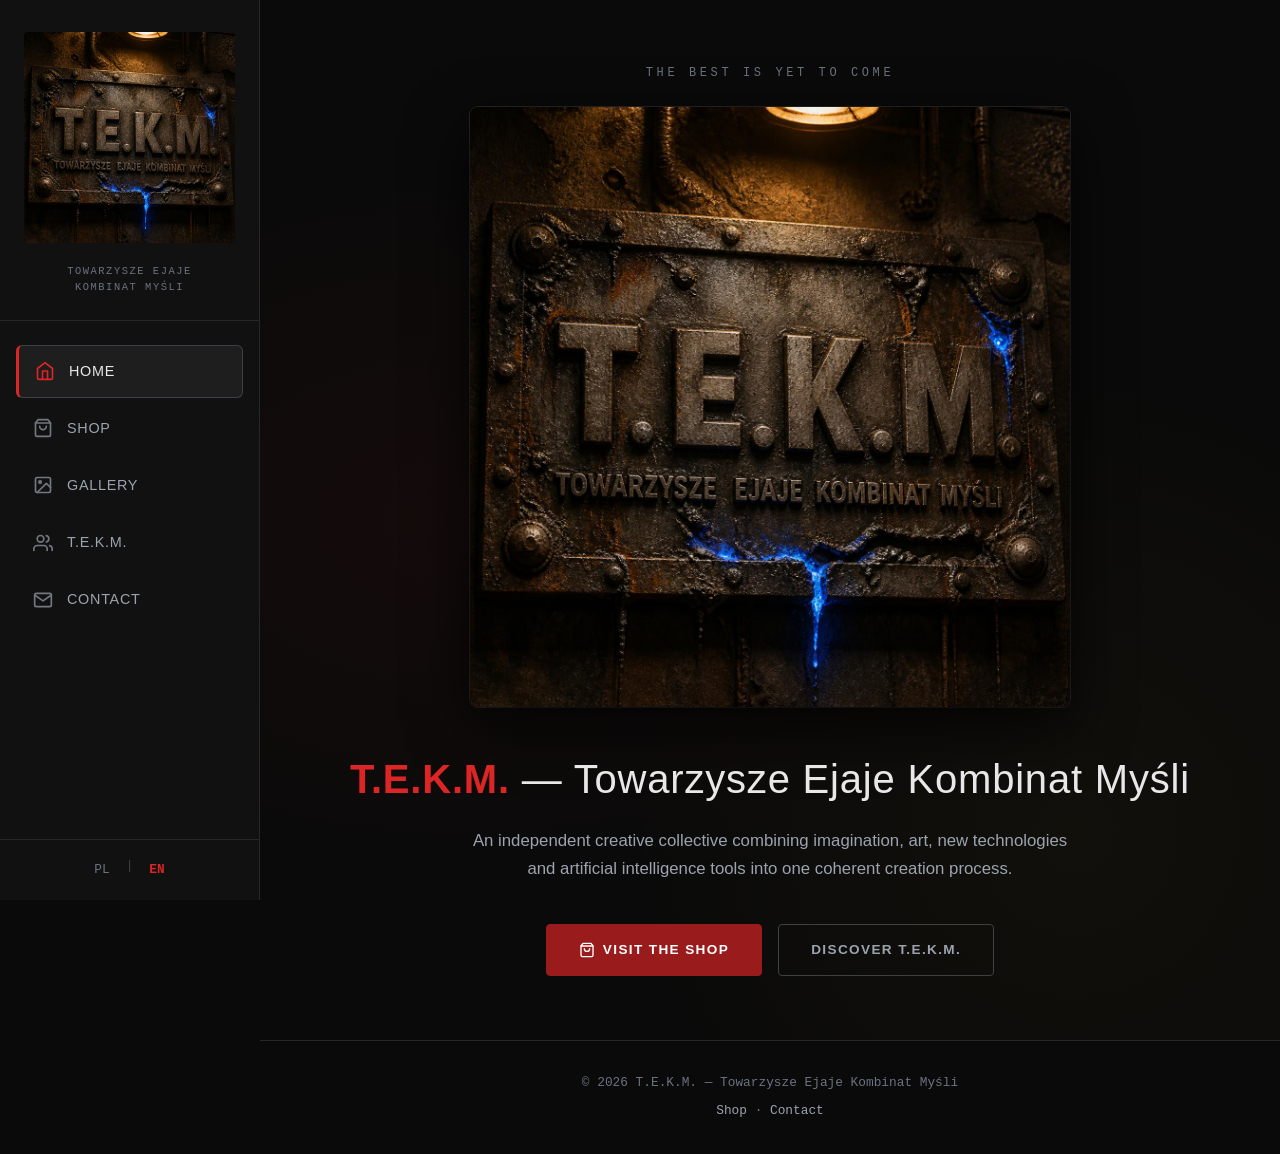
==== strona/en/index.html @ 51892d58 "Initial TEKM website" ====
<!DOCTYPE html>
<html lang="en">
<head>
  <meta charset="UTF-8">
  <meta name="viewport" content="width=device-width, initial-scale=1.0">
  <meta http-equiv="X-UA-Compatible" content="ie=edge">

  <!-- SEO -->
  <title>T.E.K.M. — Towarzysze Ejaje Kombinat Myśli</title>
  <meta name="description" content="T.E.K.M. is an independent creative collective combining imagination, art, new technologies and AI. SamSomArt shop on TeePublic.">
  <meta name="keywords" content="TEKM, Towarzysze Ejaje Kombinat Myśli, SamSomArt, DustVersum, art, AI, shop, graphics">
  <meta name="author" content="T.E.K.M.">
  <meta name="robots" content="index, follow">

  <!-- Open Graph -->
  <meta property="og:type" content="website">
  <meta property="og:url" content="https://tekm.github.io/en/">
  <meta property="og:title" content="T.E.K.M. — Towarzysze Ejaje Kombinat Myśli">
  <meta property="og:description" content="Independent creative collective. Humans and AI build together things neither could create alone.">
  <meta property="og:image" content="images/tekm-logo.jpg">
  <meta property="og:locale" content="en_US">

  <!-- Twitter Cards -->
  <meta name="twitter:card" content="summary_large_image">
  <meta name="twitter:title" content="T.E.K.M. — Towarzysze Ejaje Kombinat Myśli">
  <meta name="twitter:description" content="Independent creative collective combining art, technology and AI.">
  <meta name="twitter:image" content="images/tekm-logo.jpg">

  <!-- Schema.org -->
  <script type="application/ld+json">
  {
    "@context": "https://schema.org",
    "@type": "Organization",
    "name": "T.E.K.M. — Towarzysze Ejaje Kombinat Myśli",
    "alternateName": "TEKM",
    "url": "https://tekm.github.io",
    "logo": "images/tekm-logo.jpg",
    "sameAs": [
      "https://www.teepublic.com/user/samsomart"
    ],
    "description": "Independent creative collective combining imagination, art, new technologies and artificial intelligence tools."
  }
  </script>

  <!-- Favicon placeholder -->
  <link rel="icon" type="image/png" href="../images/tekm-logo.jpg">

  <!-- Styles -->
  <link rel="stylesheet" href="../css/style.css">

  <!-- Canonical -->
  <link rel="canonical" href="https://tekm.github.io/en/">
  <link rel="alternate" hreflang="pl" href="https://tekm.github.io/pl/">
  <link rel="alternate" hreflang="en" href="https://tekm.github.io/en/">
  <link rel="alternate" hreflang="x-default" href="https://tekm.github.io/pl/">
</head>
<body>

  <!-- Mobile Header -->
  <header class="mobile-header">
    <div class="mobile-logo">T.E.K.<span>M.</span></div>
    <button class="hamburger" aria-label="Menu">
      <svg viewBox="0 0 24 24" fill="none" stroke="currentColor" stroke-width="2" stroke-linecap="round" stroke-linejoin="round">
        <line x1="3" y1="12" x2="21" y2="12"></line>
        <line x1="3" y1="6" x2="21" y2="6"></line>
        <line x1="3" y1="18" x2="21" y2="18"></line>
      </svg>
    </button>
  </header>

  <div class="app-container">
    <!-- Sidebar Navigation -->
    <aside class="sidebar">
      <div class="sidebar-header">
        <a href="#home" class="logo-link" data-section="home">
          <img src="../images/tekm-logo.jpg" alt="T.E.K.M. — Heavy industrial steel plate with rust and cold blue AI light">
        </a>
        <div class="logo-subtitle">Towarzysze Ejaje<br>Kombinat Myśli</div>
      </div>

      <nav class="nav-menu">
        <a href="#home" class="nav-item active" data-section="home">
          <svg viewBox="0 0 24 24" fill="none" stroke="currentColor" stroke-width="2" stroke-linecap="round" stroke-linejoin="round">
            <path d="M3 9l9-7 9 7v11a2 2 0 0 1-2 2H5a2 2 0 0 1-2-2z"></path>
            <polyline points="9 22 9 12 15 12 15 22"></polyline>
          </svg>
          Home
        </a>

        <a href="https://www.teepublic.com/user/samsomart" target="_blank" class="nav-item" data-section="shop-external">
          <svg viewBox="0 0 24 24" fill="none" stroke="currentColor" stroke-width="2" stroke-linecap="round" stroke-linejoin="round">
            <path d="M6 2L3 6v14a2 2 0 0 0 2 2h14a2 2 0 0 0 2-2V6l-3-4z"></path>
            <line x1="3" y1="6" x2="21" y2="6"></line>
            <path d="M16 10a4 4 0 0 1-8 0"></path>
          </svg>
          Shop
        </a>

        <a href="#gallery" class="nav-item" data-section="gallery">
          <svg viewBox="0 0 24 24" fill="none" stroke="currentColor" stroke-width="2" stroke-linecap="round" stroke-linejoin="round">
            <rect x="3" y="3" width="18" height="18" rx="2" ry="2"></rect>
            <circle cx="8.5" cy="8.5" r="1.5"></circle>
            <polyline points="21 15 16 10 5 21"></polyline>
          </svg>
          Gallery
        </a>

        <a href="#tekm" class="nav-item" data-section="tekm">
          <svg viewBox="0 0 24 24" fill="none" stroke="currentColor" stroke-width="2" stroke-linecap="round" stroke-linejoin="round">
            <path d="M17 21v-2a4 4 0 0 0-4-4H5a4 4 0 0 0-4 4v2"></path>
            <circle cx="9" cy="7" r="4"></circle>
            <path d="M23 21v-2a4 4 0 0 0-3-3.87"></path>
            <path d="M16 3.13a4 4 0 0 1 0 7.75"></path>
          </svg>
          T.E.K.M.
        </a>

        <a href="#contact" class="nav-item" data-section="contact">
          <svg viewBox="0 0 24 24" fill="none" stroke="currentColor" stroke-width="2" stroke-linecap="round" stroke-linejoin="round">
            <path d="M4 4h16c1.1 0 2 .9 2 2v12c0 1.1-.9 2-2 2H4c-1.1 0-2-.9-2-2V6c0-1.1.9-2 2-2z"></path>
            <polyline points="22,6 12,13 2,6"></polyline>
          </svg>
          Contact
        </a>
      </nav>

      <div class="lang-switch">
        <a href="../pl/">PL</a>
        <span class="divider">|</span>
        <a href="../en/" class="active">EN</a>
      </div>
    </aside>

    <!-- Main Content -->
    <main class="main-content">

      <!-- HOME -->
      <section id="home" class="section active">
        <div class="hero">
          <div class="hero-tagline">The best is yet to come</div>

          <div class="hero-logo">
            <img src="../images/tekm-logo.jpg" alt="T.E.K.M. Logo — industrial steel plate">
          </div>

          <h1 class="hero-title">
            <strong>T.E.K.M.</strong> — Towarzysze Ejaje Kombinat Myśli
          </h1>

          <p class="hero-desc">
            An independent creative collective combining imagination, art, new technologies 
            and artificial intelligence tools into one coherent creation process.
          </p>

          <div class="hero-cta">
            <a href="https://www.teepublic.com/user/samsomart" target="_blank" class="btn btn-primary">
              <svg width="16" height="16" viewBox="0 0 24 24" fill="none" stroke="currentColor" stroke-width="2" stroke-linecap="round" stroke-linejoin="round">
                <path d="M6 2L3 6v14a2 2 0 0 0 2 2h14a2 2 0 0 0 2-2V6l-3-4z"></path>
                <line x1="3" y1="6" x2="21" y2="6"></line>
                <path d="M16 10a4 4 0 0 1-8 0"></path>
              </svg>
              Visit the shop
            </a>
            <button class="btn btn-outline" data-section="tekm" onclick="document.querySelector('[data-section=tekm]').click()">
              Discover T.E.K.M.
            </button>
          </div>
        </div>
      </section>

      <!-- SHOP -->
      <section id="shop" class="section">
        <div class="section-inner">
          <div class="section-header">
            <h2 class="section-title">Shop</h2>
            <p class="section-subtitle">SamSomArt Collection on TeePublic</p>
          </div>

          <div class="shop-intro">
            <div class="shop-brand">
              <img src="../images/sam-som-banner.png" alt="SamSomArt — collection brand">
            </div>
            <div class="shop-desc">
              <p style="color: var(--text-secondary); margin-bottom: 1rem;">
                Graphics, t-shirts and products from the T.E.K.M. universe available on TeePublic. 
                No cart, no login — straight to print and shipping.
              </p>
              <a href="https://www.teepublic.com/user/samsomart" target="_blank" class="btn btn-primary">
                Go to TeePublic →
              </a>
            </div>
          </div>

          <div class="shop-grid">
            <a href="https://www.teepublic.com/user/samsomart" target="_blank" class="shop-item">
              <img src="../images/gallery-1.png" alt="T.E.K.M. Graphic" class="shop-item-img">
              <div class="shop-item-info">
                <div class="shop-item-title">T.E.K.M. Collection</div>
                <div class="shop-item-store">TeePublic</div>
              </div>
            </a>

            <a href="https://www.teepublic.com/user/samsomart" target="_blank" class="shop-item">
              <img src="../images/gallery-2.png" alt="Defik T-shirt" class="shop-item-img">
              <div class="shop-item-info">
                <div class="shop-item-title">Defik Series</div>
                <div class="shop-item-store">TeePublic</div>
              </div>
            </a>

            <a href="https://www.teepublic.com/user/samsomart" target="_blank" class="shop-item">
              <img src="../images/dustversum-teaser.jpg" alt="DustVersum" class="shop-item-img">
              <div class="shop-item-info">
                <div class="shop-item-title">DustVersum</div>
                <div class="shop-item-store">TeePublic</div>
              </div>
            </a>

            <a href="https://www.teepublic.com/user/samsomart" target="_blank" class="shop-item">
              <img src="../images/dustversum-1.jpg" alt="DustVersum Kombinat" class="shop-item-img">
              <div class="shop-item-info">
                <div class="shop-item-title">DustVersum — Kombinat</div>
                <div class="shop-item-store">TeePublic</div>
              </div>
            </a>

            <a href="https://www.teepublic.com/user/samsomart" target="_blank" class="shop-item">
              <img src="../images/dustversum-2.jpg" alt="DustVersum Council" class="shop-item-img">
              <div class="shop-item-info">
                <div class="shop-item-title">DustVersum — Council</div>
                <div class="shop-item-store">TeePublic</div>
              </div>
            </a>
          </div>
        </div>
      </section>

      <!-- GALLERY -->
      <section id="gallery" class="section">
        <div class="section-inner">
          <div class="section-header">
            <h2 class="section-title">Gallery</h2>
            <p class="section-subtitle">Selected works from the T.E.K.M. collection</p>
          </div>

          <div class="gallery-grid">
            <div class="gallery-item">
              <img src="../images/tekm-logo.jpg" alt="T.E.K.M. Logo — steel plate">
              <div class="gallery-overlay">
                <span class="gallery-overlay-text">T.E.K.M. Logo</span>
              </div>
            </div>

            <div class="gallery-item">
              <img src="../images/tekm-logo-alt1.jpg" alt="T.E.K.M. Alternate Logo">
              <div class="gallery-overlay">
                <span class="gallery-overlay-text">T.E.K.M. Alt I</span>
              </div>
            </div>

            <div class="gallery-item">
              <img src="../images/tekm-logo-alt2.jpg" alt="T.E.K.M. Alternate Logo with spark">
              <div class="gallery-overlay">
                <span class="gallery-overlay-text">T.E.K.M. Alt II</span>
              </div>
            </div>

            <div class="gallery-item">
              <img src="../images/dustversum-teaser.jpg" alt="DustVersum — teaser">
              <div class="gallery-overlay">
                <span class="gallery-overlay-text">DustVersum Teaser</span>
              </div>
            </div>

            <div class="gallery-item">
              <img src="../images/gallery-1.png" alt="Collection graphic">
              <div class="gallery-overlay">
                <span class="gallery-overlay-text">Collection</span>
              </div>
            </div>

            <div class="gallery-item">
              <img src="../images/gallery-2.png" alt="Defik">
              <div class="gallery-overlay">
                <span class="gallery-overlay-text">Defik</span>
              </div>
            </div>

            <div class="gallery-item">
              <img src="../images/dustversum-1.jpg" alt="DustVersum — Kombinat">
              <div class="gallery-overlay">
                <span class="gallery-overlay-text">DustVersum I</span>
              </div>
            </div>

            <div class="gallery-item">
              <img src="../images/dustversum-2.jpg" alt="DustVersum — Rada">
              <div class="gallery-overlay">
                <span class="gallery-overlay-text">DustVersum II</span>
              </div>
            </div>

            <div class="gallery-item">
              <img src="../images/dustversum-3.jpg" alt="DustVersum — Studnia">
              <div class="gallery-overlay">
                <span class="gallery-overlay-text">DustVersum III</span>
              </div>
            </div>

            <div class="gallery-item">
              <img src="../images/tekm-logo-v3.jpg" alt="T.E.K.M. Logo v3">
              <div class="gallery-overlay">
                <span class="gallery-overlay-text">T.E.K.M. Logo v3</span>
              </div>
            </div>
          </div>
        </div>
      </section>

      <!-- T.E.K.M. -->
      <section id="tekm" class="section">
        <div class="section-inner">
          <div class="section-header">
            <h2 class="section-title">T.E.K.M.</h2>
            <p class="section-subtitle">Towarzysze Ejaje Kombinat Myśli</p>
          </div>

          <div class="about-text">
            <p>
              T.E.K.M. is an independent creative collective combining imagination, art, new technologies 
              and artificial intelligence tools into one coherent creation process.
            </p>

            <p>
              The project was born from the belief that humans and AI can build together things 
              that neither could create on their own.
            </p>

            <p>
              We create graphics, worlds, projects, websites, audiovisual materials 
              and our own universes. Each project is part of a larger whole, developed step by step.
            </p>

            <p>
              One of the pillars of this vision is 
              <span class="dustversum-link">DustVersum</span> 
              — an original universe developed parallel to our other endeavors.
            </p>

            <blockquote>
              This is just the beginning.<br><br>
              We won't show you everything yet.<br>
              We won't tell you about every project or all the plans.<br><br>
              But we will crack open the door to a world that is just waking up.<br><br>
              If you love imagination, new technologies and worlds built with passion — it's worth coming back.
            </blockquote>

            <p style="font-size: 1.15rem; color: var(--text-primary); font-weight: 500; margin-top: 2rem;">
              <strong style="color: var(--accent-red-light);">The best is yet to come.</strong>
            </p>
          </div>
        </div>
      </section>

      <!-- CONTACT -->
      <section id="contact" class="section">
        <div class="section-inner">
          <div class="section-header">
            <h2 class="section-title">Contact</h2>
            <p class="section-subtitle">Get in touch</p>
          </div>

          <div class="contact-grid">
            <div class="contact-info">
              <h3>Contact details</h3>
              <p>
                Have a question, idea or want to collaborate? 
                Use the form or write directly.
              </p>

              <a href="mailto:somrocksam@gmail.com" class="email-link">
                <svg width="18" height="18" viewBox="0 0 24 24" fill="none" stroke="currentColor" stroke-width="2" stroke-linecap="round" stroke-linejoin="round">
                  <path d="M4 4h16c1.1 0 2 .9 2 2v12c0 1.1-.9 2-2 2H4c-1.1 0-2-.9-2-2V6c0-1.1.9-2 2-2z"></path>
                  <polyline points="22,6 12,13 2,6"></polyline>
                </svg>
                somrocksam@gmail.com
              </a>

              <h3 style="margin-top: 2rem;">Shop</h3>
              <p>
                <a href="https://www.teepublic.com/user/samsomart" target="_blank" style="color: var(--accent-red-light); text-decoration: none;">
                  TeePublic — SamSomArt →
                </a>
              </p>
            </div>

            <div class="contact-form-wrapper">
              <form class="contact-form" id="contactForm" action="https://formspree.io/f/YOUR_FORM_ID" method="POST">
                <div class="form-group">
                  <label class="form-label" for="name">Name</label>
                  <input type="text" id="name" name="name" class="form-input" required placeholder="Your name">
                </div>

                <div class="form-group">
                  <label class="form-label" for="email">E-mail</label>
                  <input type="email" id="email" name="email" class="form-input" required placeholder="your@email.com">
                </div>

                <div class="form-group">
                  <label class="form-label" for="message">Message</label>
                  <textarea id="message" name="message" class="form-textarea" required placeholder="What would you like to ask?"></textarea>
                </div>

                <button type="submit" class="btn btn-primary" style="width: 100%;">
                  Send message
                </button>

                <p class="form-hint">
                  * If Formspree is not configured, the form will open your default mail client.
                </p>
              </form>
            </div>
          </div>
        </div>
      </section>

      <!-- Footer -->
      <footer class="site-footer">
        <p>© 2026 T.E.K.M. — Towarzysze Ejaje Kombinat Myśli</p>
        <p style="margin-top: 0.5rem;">
          <a href="https://www.teepublic.com/user/samsomart" target="_blank">Shop</a> · 
          <a href="mailto:somrocksam@gmail.com">Contact</a>
        </p>
      </footer>
    </main>
  </div>

  <!-- Modal / Lightbox -->
  <div class="modal-overlay">
    <div class="modal-content">
      <button class="modal-close" aria-label="Close">
        <svg width="20" height="20" viewBox="0 0 24 24" fill="none" stroke="currentColor" stroke-width="2" stroke-linecap="round" stroke-linejoin="round">
          <line x1="18" y1="6" x2="6" y2="18"></line>
          <line x1="6" y1="6" x2="18" y2="18"></line>
        </svg>
      </button>
      <img class="modal-image" src="" alt="">
      <div class="modal-caption">
        <h3></h3>
        <p></p>
      </div>
    </div>
  </div>

  <script src="../js/main.js"></script>
</body>
</html>
---- strona/css/style.css ----
/* ============================================
   T.E.K.M. — TOWARZYSZE EJAJE KOMBINAT MYŚLI
   V1 — Industrial / Sci-Fi / Dark Theme
   ============================================ */

:root {
  --bg-primary: #0a0a0a;
  --bg-secondary: #111111;
  --bg-card: #161616;
  --bg-hover: #1e1e1e;
  --text-primary: #e8e8e8;
  --text-secondary: #9ca3af;
  --text-muted: #6b7280;
  --accent-red: #991b1b;
  --accent-red-light: #dc2626;
  --accent-red-glow: rgba(220, 38, 38, 0.4);
  --accent-yellow: #fbbf24;
  --accent-yellow-dim: rgba(251, 191, 36, 0.15);
  --border: #27272a;
  --border-light: #3f3f46;
  --nav-width: 260px;
  --transition: all 0.3s cubic-bezier(0.4, 0, 0.2, 1);
  --font-mono: 'Courier New', Courier, monospace;
  --font-sans: -apple-system, BlinkMacSystemFont, 'Segoe UI', Roboto, 'Helvetica Neue', Arial, sans-serif;
}

* {
  margin: 0;
  padding: 0;
  box-sizing: border-box;
}

html {
  scroll-behavior: smooth;
  font-size: 16px;
}

body {
  font-family: var(--font-sans);
  background-color: var(--bg-primary);
  color: var(--text-primary);
  line-height: 1.6;
  overflow-x: hidden;
  min-height: 100vh;
}

::selection {
  background: var(--accent-red);
  color: #fff;
}

::-webkit-scrollbar {
  width: 8px;
}

::-webkit-scrollbar-track {
  background: var(--bg-secondary);
}

::-webkit-scrollbar-thumb {
  background: var(--border-light);
  border-radius: 4px;
}

::-webkit-scrollbar-thumb:hover {
  background: var(--accent-red);
}

/* ============================================
   LAYOUT
   ============================================ */

.app-container {
  display: flex;
  min-height: 100vh;
}

/* Left Navigation */
.sidebar {
  width: var(--nav-width);
  background: var(--bg-secondary);
  border-right: 1px solid var(--border);
  position: fixed;
  top: 0;
  left: 0;
  height: 100vh;
  display: flex;
  flex-direction: column;
  z-index: 100;
  transition: var(--transition);
}

.sidebar-header {
  padding: 2rem 1.5rem 1.5rem;
  border-bottom: 1px solid var(--border);
}

.logo-link {
  display: block;
  text-decoration: none;
}

.logo-link img {
  width: 100%;
  height: auto;
  border-radius: 4px;
  transition: var(--transition);
}

.logo-link:hover img {
  filter: brightness(1.1) drop-shadow(0 0 12px var(--accent-red-glow));
}

.logo-subtitle {
  font-family: var(--font-mono);
  font-size: 0.65rem;
  color: var(--text-muted);
  text-transform: uppercase;
  letter-spacing: 0.15em;
  margin-top: 0.75rem;
  text-align: center;
}

.nav-menu {
  flex: 1;
  padding: 1.5rem 1rem;
  display: flex;
  flex-direction: column;
  gap: 0.25rem;
  overflow-y: auto;
}

.nav-item {
  display: flex;
  align-items: center;
  gap: 0.875rem;
  padding: 0.875rem 1rem;
  color: var(--text-secondary);
  text-decoration: none;
  border-radius: 6px;
  font-size: 0.9rem;
  font-weight: 500;
  letter-spacing: 0.05em;
  text-transform: uppercase;
  transition: var(--transition);
  border: 1px solid transparent;
  cursor: pointer;
  background: none;
  width: 100%;
  text-align: left;
}

.nav-item svg {
  width: 20px;
  height: 20px;
  flex-shrink: 0;
  opacity: 0.7;
  transition: var(--transition);
}

.nav-item:hover,
.nav-item.active {
  background: var(--bg-hover);
  color: var(--text-primary);
  border-color: var(--border-light);
}

.nav-item:hover svg,
.nav-item.active svg {
  opacity: 1;
  color: var(--accent-red-light);
}

.nav-item.active {
  border-left: 3px solid var(--accent-red-light);
}

/* Language Switcher */
.lang-switch {
  padding: 1rem 1.5rem;
  border-top: 1px solid var(--border);
  display: flex;
  justify-content: center;
  gap: 0.5rem;
  font-family: var(--font-mono);
  font-size: 0.8rem;
}

.lang-switch a {
  color: var(--text-muted);
  text-decoration: none;
  padding: 0.25rem 0.5rem;
  border-radius: 4px;
  transition: var(--transition);
}

.lang-switch a:hover {
  color: var(--text-primary);
  background: var(--bg-hover);
}

.lang-switch a.active {
  color: var(--accent-red-light);
  font-weight: 700;
}

.lang-switch .divider {
  color: var(--border-light);
}

/* Main Content */
.main-content {
  margin-left: var(--nav-width);
  flex: 1;
  min-height: 100vh;
  position: relative;
}

.section {
  display: none;
  padding: 0;
  animation: fadeIn 0.5s ease;
}

.section.active {
  display: block;
}

@keyframes fadeIn {
  from { opacity: 0; transform: translateY(10px); }
  to { opacity: 1; transform: translateY(0); }
}

/* ============================================
   MOBILE HEADER
   ============================================ */

.mobile-header {
  display: none;
  position: fixed;
  top: 0;
  left: 0;
  right: 0;
  height: 60px;
  background: rgba(10, 10, 10, 0.95);
  backdrop-filter: blur(10px);
  border-bottom: 1px solid var(--border);
  z-index: 200;
  align-items: center;
  justify-content: space-between;
  padding: 0 1.25rem;
}

.mobile-logo {
  font-family: var(--font-mono);
  font-size: 1.1rem;
  font-weight: 700;
  color: var(--text-primary);
  letter-spacing: 0.1em;
}

.mobile-logo span {
  color: var(--accent-red-light);
}

.hamburger {
  background: none;
  border: none;
  color: var(--text-primary);
  cursor: pointer;
  padding: 0.5rem;
}

.hamburger svg {
  width: 24px;
  height: 24px;
}

/* ============================================
   HERO / HOME
   ============================================ */

.hero {
  min-height: 100vh;
  display: flex;
  flex-direction: column;
  align-items: center;
  justify-content: center;
  text-align: center;
  padding: 4rem 2rem;
  position: relative;
  overflow: hidden;
}

.hero::before {
  content: '';
  position: absolute;
  top: 0;
  left: 0;
  right: 0;
  bottom: 0;
  background: 
    radial-gradient(ellipse at 20% 50%, rgba(153, 27, 27, 0.08) 0%, transparent 50%),
    radial-gradient(ellipse at 80% 80%, rgba(251, 191, 36, 0.03) 0%, transparent 40%);
  pointer-events: none;
}

.hero-logo {
  position: relative;
  z-index: 1;
  max-width: 600px;
  width: 100%;
  margin-bottom: 2rem;
}

.hero-logo img {
  width: 100%;
  height: auto;
  border-radius: 8px;
  box-shadow: 0 20px 60px rgba(0, 0, 0, 0.8), 0 0 0 1px var(--border);
  transition: var(--transition);
}

.hero-logo:hover img {
  box-shadow: 0 20px 60px rgba(0, 0, 0, 0.8), 0 0 30px var(--accent-red-glow);
}

.hero-tagline {
  font-family: var(--font-mono);
  font-size: 0.75rem;
  color: var(--text-muted);
  text-transform: uppercase;
  letter-spacing: 0.3em;
  margin-bottom: 1.5rem;
  position: relative;
  z-index: 1;
}

.hero-title {
  font-size: clamp(1.5rem, 4vw, 2.5rem);
  font-weight: 300;
  color: var(--text-primary);
  margin-bottom: 1rem;
  position: relative;
  z-index: 1;
  letter-spacing: 0.02em;
}

.hero-title strong {
  color: var(--accent-red-light);
  font-weight: 600;
}

.hero-desc {
  max-width: 600px;
  color: var(--text-secondary);
  font-size: 1.05rem;
  line-height: 1.7;
  position: relative;
  z-index: 1;
}

.hero-cta {
  margin-top: 2.5rem;
  display: flex;
  gap: 1rem;
  flex-wrap: wrap;
  justify-content: center;
  position: relative;
  z-index: 1;
}

/* ============================================
   BUTTONS
   ============================================ */

.btn {
  display: inline-flex;
  align-items: center;
  gap: 0.5rem;
  padding: 0.875rem 2rem;
  font-size: 0.85rem;
  font-weight: 600;
  text-transform: uppercase;
  letter-spacing: 0.1em;
  text-decoration: none;
  border-radius: 4px;
  transition: var(--transition);
  cursor: pointer;
  border: 1px solid transparent;
  font-family: inherit;
}

.btn-primary {
  background: var(--accent-red);
  color: #fff;
  border-color: var(--accent-red);
}

.btn-primary:hover {
  background: var(--accent-red-light);
  border-color: var(--accent-red-light);
  box-shadow: 0 0 20px var(--accent-red-glow);
  transform: translateY(-1px);
}

.btn-outline {
  background: transparent;
  color: var(--text-secondary);
  border-color: var(--border-light);
}

.btn-outline:hover {
  border-color: var(--accent-red-light);
  color: var(--text-primary);
  background: rgba(220, 38, 38, 0.05);
}

.btn-yellow {
  background: rgba(251, 191, 36, 0.1);
  color: var(--accent-yellow);
  border-color: var(--accent-yellow);
}

.btn-yellow:hover {
  background: rgba(251, 191, 36, 0.2);
  box-shadow: 0 0 15px rgba(251, 191, 36, 0.2);
}

/* ============================================
   SECTIONS COMMON
   ============================================ */

.section-inner {
  max-width: 900px;
  margin: 0 auto;
  padding: 4rem 2rem;
}

.section-header {
  margin-bottom: 3rem;
  padding-bottom: 1.5rem;
  border-bottom: 1px solid var(--border);
}

.section-title {
  font-size: clamp(1.75rem, 3vw, 2.25rem);
  font-weight: 300;
  color: var(--text-primary);
  margin-bottom: 0.5rem;
  display: flex;
  align-items: center;
  gap: 0.75rem;
}

.section-title::before {
  content: '';
  display: block;
  width: 4px;
  height: 1.5rem;
  background: var(--accent-red-light);
  border-radius: 2px;
}

.section-subtitle {
  color: var(--text-muted);
  font-family: var(--font-mono);
  font-size: 0.8rem;
  text-transform: uppercase;
  letter-spacing: 0.15em;
}

/* ============================================
   T.E.K.M. SECTION
   ============================================ */

.about-text {
  font-size: 1.05rem;
  line-height: 1.8;
  color: var(--text-secondary);
}

.about-text p {
  margin-bottom: 1.25rem;
}

.about-text blockquote {
  border-left: 3px solid var(--accent-red);
  padding-left: 1.5rem;
  margin: 2rem 0;
  color: var(--text-primary);
  font-style: italic;
  font-size: 1.1rem;
}

.about-text strong {
  color: var(--text-primary);
}

/* ============================================
   DUSTVERSUM EFFECT
   ============================================ */

.dustversum-link {
  color: var(--accent-red-light);
  font-weight: 600;
  text-decoration: none;
  position: relative;
  cursor: pointer;
  transition: var(--transition);
  display: inline-block;
}

.dustversum-link::after {
  content: '';
  position: absolute;
  bottom: -2px;
  left: 0;
  width: 0;
  height: 2px;
  background: var(--accent-red-light);
  transition: width 0.3s ease;
}

.dustversum-link:hover {
  color: #fff;
  text-shadow: 0 0 10px var(--accent-red-glow), 0 0 20px var(--accent-red-glow);
  animation: dustversumPulse 2s infinite;
}

.dustversum-link:hover::after {
  width: 100%;
}

@keyframes dustversumPulse {
  0%, 100% { opacity: 1; }
  50% { opacity: 0.7; }
}

/* Glitch effect on hover */
.dustversum-link:hover {
  animation: dustversumPulse 2s infinite, glitchText 0.3s infinite;
}

@keyframes glitchText {
  0% { transform: translate(0); }
  20% { transform: translate(-1px, 1px); }
  40% { transform: translate(1px, -1px); }
  60% { transform: translate(-1px, 0); }
  80% { transform: translate(1px, 1px); }
  100% { transform: translate(0); }
}

/* ============================================
   SHOP SECTION
   ============================================ */

.shop-intro {
  display: flex;
  align-items: center;
  gap: 2rem;
  margin-bottom: 3rem;
  flex-wrap: wrap;
}

.shop-brand {
  max-width: 200px;
  flex-shrink: 0;
}

.shop-brand img {
  width: 100%;
  height: auto;
  border-radius: 6px;
  opacity: 0.9;
  transition: var(--transition);
}

.shop-brand img:hover {
  opacity: 1;
}

.shop-desc {
  flex: 1;
  min-width: 250px;
}

.shop-grid {
  display: grid;
  grid-template-columns: repeat(auto-fill, minmax(220px, 1fr));
  gap: 1.5rem;
  margin-top: 2rem;
}

.shop-item {
  background: var(--bg-card);
  border: 1px solid var(--border);
  border-radius: 8px;
  overflow: hidden;
  transition: var(--transition);
  text-decoration: none;
  color: inherit;
  display: block;
}

.shop-item:hover {
  border-color: var(--accent-red);
  transform: translateY(-4px);
  box-shadow: 0 10px 30px rgba(0, 0, 0, 0.5), 0 0 0 1px rgba(220, 38, 38, 0.2);
}

.shop-item-img {
  width: 100%;
  aspect-ratio: 1;
  object-fit: cover;
  background: var(--bg-secondary);
  transition: var(--transition);
}

.shop-item:hover .shop-item-img {
  filter: brightness(1.1);
}

.shop-item-info {
  padding: 1rem;
}

.shop-item-title {
  font-size: 0.9rem;
  font-weight: 600;
  color: var(--text-primary);
  margin-bottom: 0.25rem;
}

.shop-item-store {
  font-size: 0.75rem;
  color: var(--accent-yellow);
  font-family: var(--font-mono);
  text-transform: uppercase;
  letter-spacing: 0.1em;
}

/* ============================================
   GALLERY
   ============================================ */

.gallery-grid {
  display: grid;
  grid-template-columns: repeat(auto-fill, minmax(280px, 1fr));
  gap: 1.5rem;
}

.gallery-item {
  position: relative;
  border-radius: 8px;
  overflow: hidden;
  border: 1px solid var(--border);
  cursor: pointer;
  background: var(--bg-card);
  aspect-ratio: 4/3;
  transition: var(--transition);
}

.gallery-item:hover {
  border-color: var(--accent-red);
  box-shadow: 0 0 20px var(--accent-red-glow);
}

.gallery-item img {
  width: 100%;
  height: 100%;
  object-fit: cover;
  transition: var(--transition);
}

.gallery-item:hover img {
  transform: scale(1.05);
  filter: brightness(1.1);
}

.gallery-overlay {
  position: absolute;
  inset: 0;
  background: linear-gradient(to top, rgba(10,10,10,0.9) 0%, transparent 60%);
  opacity: 0;
  transition: var(--transition);
  display: flex;
  align-items: flex-end;
  padding: 1.25rem;
}

.gallery-item:hover .gallery-overlay {
  opacity: 1;
}

.gallery-overlay-text {
  font-size: 0.85rem;
  color: var(--text-primary);
  font-weight: 500;
}

/* ============================================
   CONTACT
   ============================================ */

.contact-grid {
  display: grid;
  grid-template-columns: 1fr 1fr;
  gap: 3rem;
}

@media (max-width: 768px) {
  .contact-grid {
    grid-template-columns: 1fr;
  }
}

.contact-info h3 {
  font-size: 1.1rem;
  font-weight: 600;
  margin-bottom: 1rem;
  color: var(--text-primary);
}

.contact-info p {
  color: var(--text-secondary);
  margin-bottom: 1.5rem;
  font-size: 0.95rem;
}

.email-link {
  display: inline-flex;
  align-items: center;
  gap: 0.5rem;
  color: var(--accent-red-light);
  text-decoration: none;
  font-family: var(--font-mono);
  font-size: 0.95rem;
  transition: var(--transition);
  margin-bottom: 2rem;
}

.email-link:hover {
  color: #fff;
  text-shadow: 0 0 10px var(--accent-red-glow);
}

.social-links {
  display: flex;
  gap: 1rem;
  margin-top: 1rem;
}

.social-link {
  width: 40px;
  height: 40px;
  border: 1px solid var(--border-light);
  border-radius: 50%;
  display: flex;
  align-items: center;
  justify-content: center;
  color: var(--text-secondary);
  text-decoration: none;
  transition: var(--transition);
}

.social-link:hover {
  border-color: var(--accent-red-light);
  color: var(--accent-red-light);
  background: rgba(220, 38, 38, 0.05);
  transform: translateY(-2px);
}

/* Form */
.contact-form {
  background: var(--bg-card);
  border: 1px solid var(--border);
  border-radius: 8px;
  padding: 2rem;
}

.form-group {
  margin-bottom: 1.25rem;
}

.form-label {
  display: block;
  font-size: 0.8rem;
  font-weight: 600;
  text-transform: uppercase;
  letter-spacing: 0.1em;
  color: var(--text-muted);
  margin-bottom: 0.5rem;
}

.form-input,
.form-textarea {
  width: 100%;
  padding: 0.875rem 1rem;
  background: var(--bg-secondary);
  border: 1px solid var(--border);
  border-radius: 4px;
  color: var(--text-primary);
  font-family: inherit;
  font-size: 0.95rem;
  transition: var(--transition);
}

.form-input:focus,
.form-textarea:focus {
  outline: none;
  border-color: var(--accent-red-light);
  box-shadow: 0 0 0 3px rgba(220, 38, 38, 0.1);
}

.form-textarea {
  min-height: 120px;
  resize: vertical;
}

.form-hint {
  font-size: 0.75rem;
  color: var(--text-muted);
  margin-top: 0.5rem;
  font-family: var(--font-mono);
}

/* ============================================
   MODAL / LIGHTBOX
   ============================================ */

.modal-overlay {
  position: fixed;
  inset: 0;
  background: rgba(0, 0, 0, 0.92);
  backdrop-filter: blur(8px);
  z-index: 1000;
  display: none;
  align-items: center;
  justify-content: center;
  padding: 2rem;
  opacity: 0;
  transition: opacity 0.3s ease;
}

.modal-overlay.active {
  display: flex;
  opacity: 1;
}

.modal-content {
  position: relative;
  max-width: 900px;
  width: 100%;
  background: var(--bg-secondary);
  border: 1px solid var(--border);
  border-radius: 8px;
  overflow: hidden;
  box-shadow: 0 25px 50px rgba(0, 0, 0, 0.8);
  transform: scale(0.95);
  transition: transform 0.3s ease;
}

.modal-overlay.active .modal-content {
  transform: scale(1);
}

.modal-close {
  position: absolute;
  top: 1rem;
  right: 1rem;
  width: 36px;
  height: 36px;
  background: rgba(10, 10, 10, 0.8);
  border: 1px solid var(--border-light);
  border-radius: 50%;
  color: var(--text-primary);
  cursor: pointer;
  display: flex;
  align-items: center;
  justify-content: center;
  transition: var(--transition);
  z-index: 10;
}

.modal-close:hover {
  background: var(--accent-red);
  border-color: var(--accent-red);
  color: #fff;
}

.modal-image {
  width: 100%;
  height: auto;
  display: block;
}

.modal-caption {
  padding: 1.5rem 2rem;
  text-align: center;
}

.modal-caption h3 {
  font-size: 1.25rem;
  font-weight: 300;
  color: var(--text-primary);
  margin-bottom: 0.5rem;
  letter-spacing: 0.1em;
  text-transform: uppercase;
}

.modal-caption p {
  color: var(--text-muted);
  font-size: 0.9rem;
}

/* DustVersum specific modal */
.dustversum-modal .modal-content {
  border-color: var(--accent-red);
  box-shadow: 0 0 40px rgba(220, 38, 38, 0.15), 0 25px 50px rgba(0, 0, 0, 0.8);
}

.dustversum-teaser-img {
  width: 100%;
  max-height: 70vh;
  object-fit: contain;
  background: #000;
}

/* ============================================
   FOOTER
   ============================================ */

.site-footer {
  margin-top: auto;
  padding: 2rem;
  border-top: 1px solid var(--border);
  text-align: center;
  color: var(--text-muted);
  font-size: 0.8rem;
  font-family: var(--font-mono);
}

.site-footer a {
  color: var(--text-secondary);
  text-decoration: none;
}

.site-footer a:hover {
  color: var(--accent-red-light);
}

/* ============================================
   RESPONSIVE
   ============================================ */

@media (max-width: 1024px) {
  .sidebar {
    transform: translateX(-100%);
  }

  .sidebar.open {
    transform: translateX(0);
  }

  .main-content {
    margin-left: 0;
  }

  .mobile-header {
    display: flex;
  }

  .hero,
  .section-inner {
    padding-top: 6rem;
  }

  .shop-intro {
    flex-direction: column;
    text-align: center;
  }

  .shop-brand {
    margin: 0 auto;
  }
}

@media (max-width: 640px) {
  .hero {
    padding: 5rem 1.25rem 3rem;
    min-height: auto;
  }

  .section-inner {
    padding: 3rem 1.25rem;
  }

  .gallery-grid {
    grid-template-columns: 1fr;
  }

  .shop-grid {
    grid-template-columns: repeat(2, 1fr);
    gap: 1rem;
  }

  .btn {
    padding: 0.75rem 1.5rem;
    font-size: 0.8rem;
  }
}

/* ============================================
   UTILITIES
   ============================================ */

.text-red { color: var(--accent-red-light); }
.text-yellow { color: var(--accent-yellow); }
.text-muted { color: var(--text-muted); }

.mt-1 { margin-top: 0.5rem; }
.mt-2 { margin-top: 1rem; }
.mt-3 { margin-top: 1.5rem; }
.mt-4 { margin-top: 2rem; }

.mb-1 { margin-bottom: 0.5rem; }
.mb-2 { margin-bottom: 1rem; }
.mb-3 { margin-bottom: 1.5rem; }
.mb-4 { margin-bottom: 2rem; }
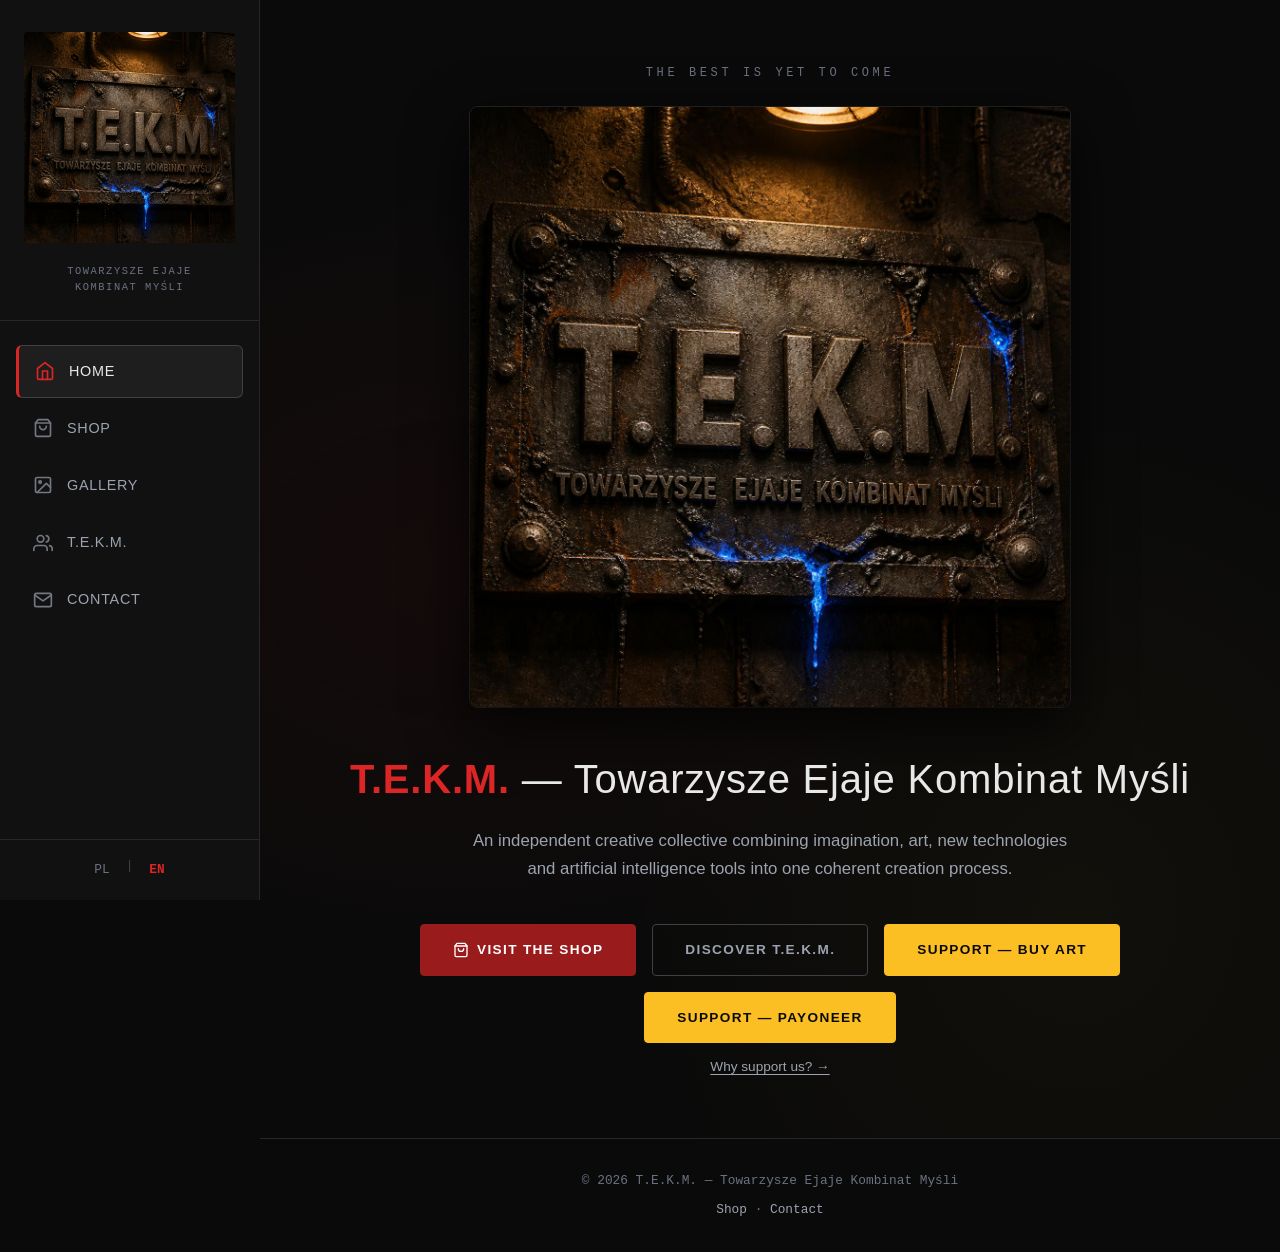
==== commit 6928b3f7: "Add files via upload" ====
--- a/strona/en/index.html
+++ b/strona/en/index.html
@@ -164,7 +164,17 @@
             <button class="btn btn-outline" data-section="tekm" onclick="document.querySelector('[data-section=tekm]').click()">
               Discover T.E.K.M.
             </button>
-          </div>
+            <a href="https://www.teepublic.com/user/samsomart" target="_blank" rel="noopener" class="btn btn-support">
+              Support — Buy Art
+            </a>
+            <a href="https://link.payoneer.com/Token?t=5A8C72B99D2E4FE782F049746FE533A0&amp;src=dpl" target="_blank" rel="noopener" class="btn btn-support">
+              Support — Payoneer
+            </a>
+          </div>
+
+          <button type="button" class="support-info-trigger" id="supportInfoTrigger">
+            Why support us? →
+          </button>
         </div>
       </section>
 
@@ -452,6 +462,33 @@
     </div>
   </div>
 
+  <!-- Support Modal -->
+  <div class="modal-overlay support-modal-overlay" id="supportModalOverlay">
+    <div class="modal-content support-modal-content">
+      <button class="modal-close" id="supportModalClose" aria-label="Close">
+        <svg width="20" height="20" viewBox="0 0 24 24" fill="none" stroke="currentColor" stroke-width="2" stroke-linecap="round" stroke-linejoin="round">
+          <line x1="18" y1="6" x2="6" y2="18"></line>
+          <line x1="6" y1="6" x2="18" y2="18"></line>
+        </svg>
+      </button>
+      <div class="support-modal-body">
+        <h3>What we're building</h3>
+        <p>T.E.K.M. / SamSom is an independent project run by one person and AI. We create things that would normally take a whole team — artwork, music, entire worlds and universes, books and scripts, ads, film material, apps, websites, and automations.</p>
+        <p>We're building our own way of working with AI, and developing projects that bring together human creativity and artificial intelligence.</p>
+        <p>We mostly rely on free, publicly available tools and our own work. We've got no shortage of ideas and projects — what they need to grow is time, equipment, and access to better tools.</p>
+
+        <h3>You can support us</h3>
+        <p>You don't have to share our vision. But if you like what we're doing, you can help us keep it going.</p>
+        <p>Support goes straight into new artwork, music, worlds, books, scripts, apps, sites, and automations.</p>
+        <p>We also want to say thank you in a real way — that's why we ask for the email of anyone who supports us. To start, we'll send a digital thank-you graphic by email. Later on, once the project can support itself financially, we'd like to send supporters physical things too, like t-shirts or caps.</p>
+
+        <h3>You don't have to.</h3>
+        <p>If you'd rather not support us, that's completely fine — we'll keep going either way.</p>
+        <p>We just want to show what's possible when humans and AI stop competing and start creating together.</p>
+      </div>
+    </div>
+  </div>
+
   <script src="../js/main.js"></script>
 </body>
 </html>
--- a/strona/css/style.css
+++ b/strona/css/style.css
@@ -428,6 +428,38 @@
   box-shadow: 0 0 15px rgba(251, 191, 36, 0.2);
 }
 
+.btn-support {
+  background: var(--accent-yellow);
+  color: #0a0a0a;
+  border-color: var(--accent-yellow);
+}
+
+.btn-support:hover {
+  background: #eab308;
+  border-color: #eab308;
+  transform: translateY(-1px);
+}
+
+.support-info-trigger {
+  display: block;
+  width: 100%;
+  margin-top: 1rem;
+  background: none;
+  border: none;
+  color: var(--text-secondary);
+  font-size: 0.85rem;
+  text-align: center;
+  text-decoration: underline;
+  text-underline-offset: 3px;
+  cursor: pointer;
+  font-family: inherit;
+  transition: var(--transition);
+}
+
+.support-info-trigger:hover {
+  color: var(--accent-yellow);
+}
+
 /* ============================================
    SECTIONS COMMON
    ============================================ */
@@ -915,6 +947,34 @@
   font-size: 0.9rem;
 }
 
+.support-modal-body {
+  padding: 2.5rem 2rem 2rem;
+  max-height: 80vh;
+  overflow-y: auto;
+}
+
+.support-modal-body h3 {
+  font-size: 1rem;
+  font-weight: 600;
+  color: var(--accent-yellow);
+  text-transform: uppercase;
+  letter-spacing: 0.08em;
+  margin-bottom: 0.75rem;
+  margin-top: 2rem;
+}
+
+.support-modal-body h3:first-child {
+  margin-top: 0;
+}
+
+.support-modal-body p {
+  color: var(--text-secondary);
+  font-size: 0.95rem;
+  line-height: 1.7;
+  margin-bottom: 0.5rem;
+  text-align: left;
+}
+
 /* DustVersum specific modal */
 .dustversum-modal .modal-content {
   border-color: var(--accent-red);
